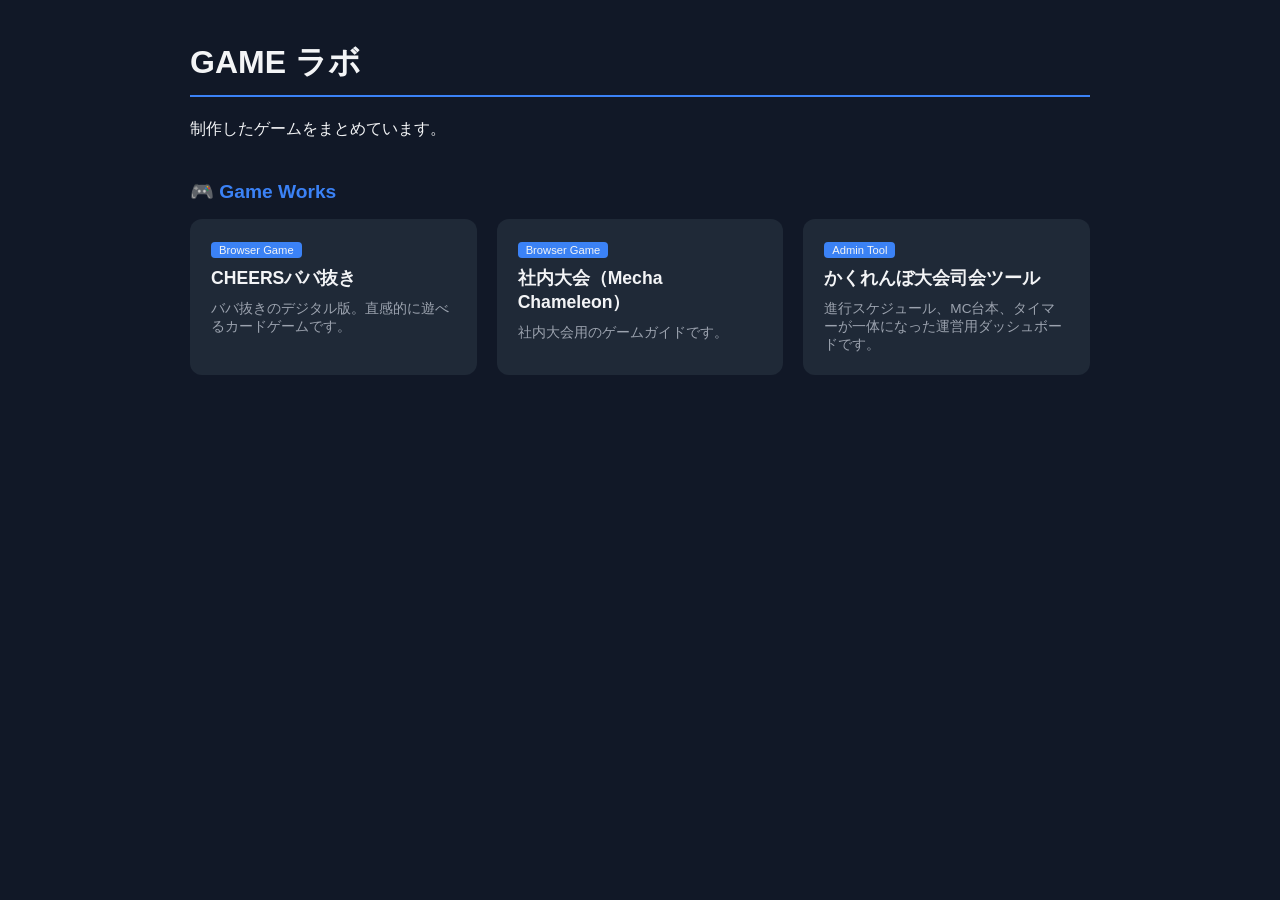
==== index.html @ e6167038 "MC" ====
<!DOCTYPE html>
<html lang="ja">
<head>
    <meta charset="UTF-8">
    <meta name="viewport" content="width=device-width, initial-scale=1.0">
    <title>My Hub - Games & Tech</title>
    <link rel="stylesheet" href="style.css">
</head>
<body>

<div class="container">
    <header>
        <h1>GAME ラボ</h1>
        <p>制作したゲームをまとめています。</p>
    </header>

    <h2>🎮 Game Works</h2>
    <div class="grid">
        <a href="./GAME/cheersbaba/CheersBABA-NUKI.html" class="card">
            <span class="badge">Browser Game</span>
            <h3>CHEERSババ抜き</h3>
            <p>ババ抜きのデジタル版。直感的に遊べるカードゲームです。</p>
        </a>
        <a href="./HICLOUD/mecha-chameleon-steam-guide.html" class="card">
            <span class="badge">Browser Game</span>
            <h3>社内大会（Mecha Chameleon）</h3>
            <p>社内大会用のゲームガイドです。</p>
        </a>
        <a href="./HICLOUD/mc-script.html" class="card">
            <span class="badge">Admin Tool</span>
            <h3>かくれんぼ大会司会ツール</h3>
            <p>進行スケジュール、MC台本、タイマーが一体になった運営用ダッシュボードです。</p>
        </a>
        <!-- <a href="./GAME/CheersOnline.html" class="card">
            <span class="badge">Online</span>
            <h3>CheersOnline</h3>
            <p>オンラインで対戦可能なCheersシリーズのメインコンテンツ。</p>
        </a>
        <a href="./GAME/ModernP2PCardGame.html" class="card">
            <span class="badge">P2P</span>
            <h3>大富豪 (Modern P2P)</h3>
            <p>P2P通信を利用した、モダンな仕様の大富豪ゲーム。</p>
        </a> -->
    </div>

</div>

</body>
</html>
---- style.css ----
:root {
            --primary: #3b82f6;
            --bg: #111827;
            --card-bg: #1f2937;
            --text: #f3f4f6;
        }
        body {
            font-family: sans-serif;
            background-color: var(--bg);
            color: var(--text);
            margin: 0;
            padding: 20px;
            display: flex;
            flex-direction: column;
            align-items: center;
        }
        .container {
            max-width: 900px;
            width: 100%;
        }
        h1 { border-bottom: 2px solid var(--primary); padding-bottom: 10px; }
        h2 { margin-top: 40px; color: var(--primary); font-size: 1.2rem; }

        .grid {
            display: grid;
            grid-template-columns: repeat(auto-fill, minmax(280px, 1fr));
            gap: 20px;
            margin-top: 15px;
        }
        .card {
            background: var(--card-bg);
            padding: 20px;
            border-radius: 12px;
            text-decoration: none;
            color: inherit;
            transition: all 0.3s ease;
            border: 1px solid transparent;
        }
        .card:hover {
            border-color: var(--primary);
            transform: translateY(-3px);
            background: #2d3748;
        }
        .card h3 { margin: 0 0 10px 0; font-size: 1.1rem; }
        .card p { margin: 0; font-size: 0.85rem; color: #9ca3af; }
        
        .badge {
            display: inline-block;
            background: var(--primary);
            font-size: 0.7rem;
            padding: 2px 8px;
            border-radius: 4px;
            margin-bottom: 8px;
        }
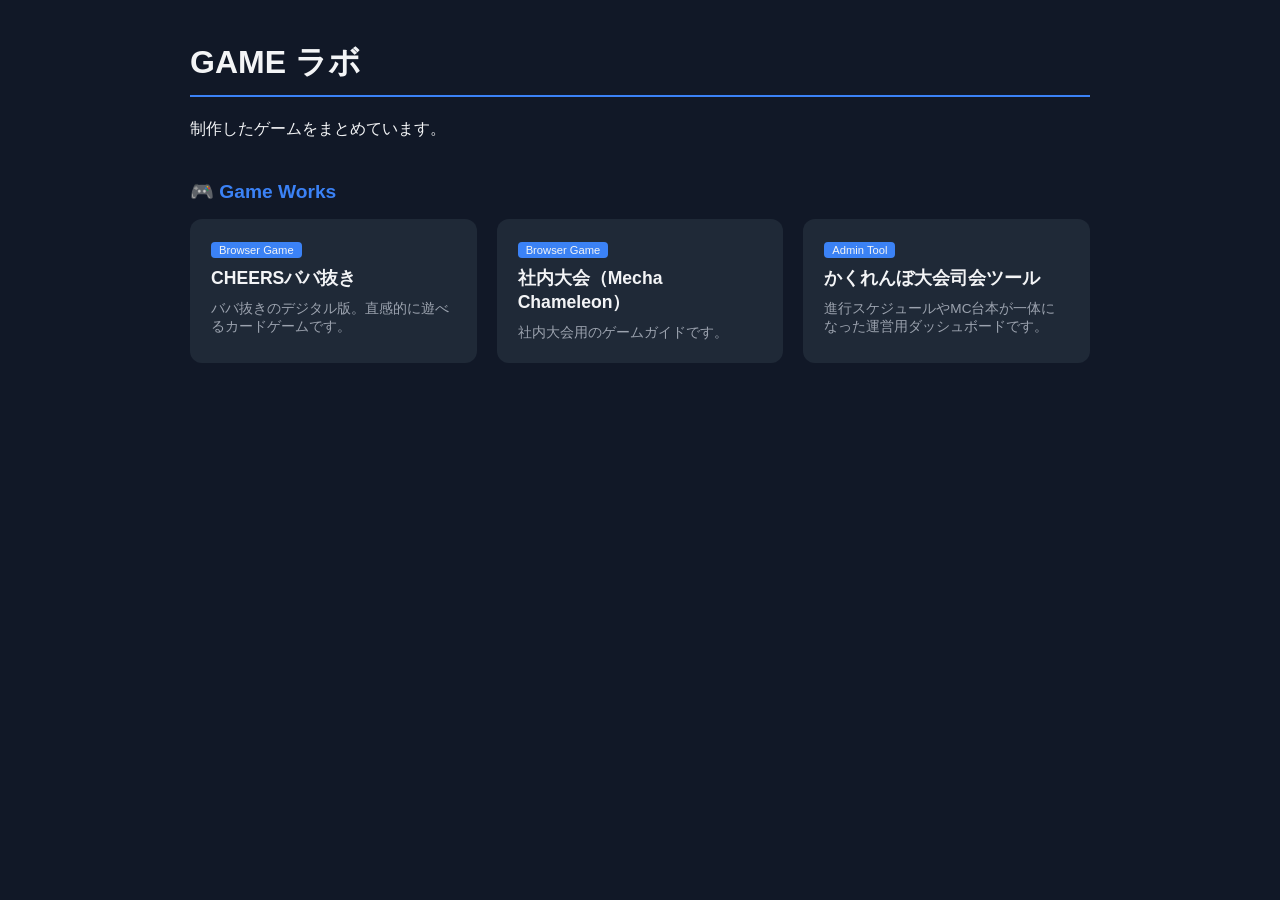
==== commit 0eb416bf: "追加" ====
--- a/index.html
+++ b/index.html
@@ -29,7 +29,7 @@
         <a href="./HICLOUD/mc-script.html" class="card">
             <span class="badge">Admin Tool</span>
             <h3>かくれんぼ大会司会ツール</h3>
-            <p>進行スケジュール、MC台本、タイマーが一体になった運営用ダッシュボードです。</p>
+            <p>進行スケジュールやMC台本が一体になった運営用ダッシュボードです。</p>
         </a>
         <!-- <a href="./GAME/CheersOnline.html" class="card">
             <span class="badge">Online</span>
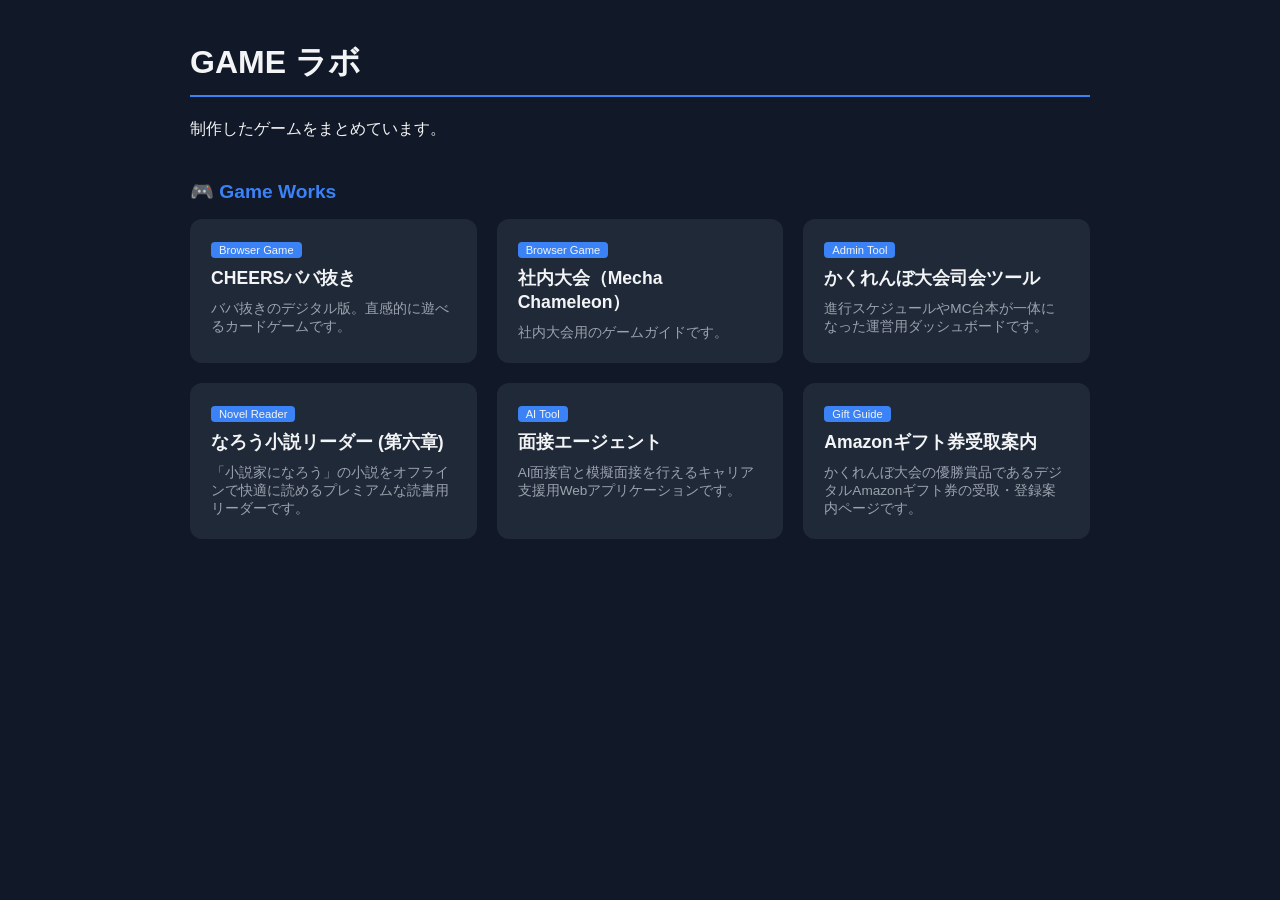
==== commit 3dfa3514: "修正" ====
--- a/index.html
+++ b/index.html
@@ -31,6 +31,21 @@
             <h3>かくれんぼ大会司会ツール</h3>
             <p>進行スケジュールやMC台本が一体になった運営用ダッシュボードです。</p>
         </a>
+        <a href="./narou/第六章.html" class="card">
+            <span class="badge">Novel Reader</span>
+            <h3>なろう小説リーダー (第六章)</h3>
+            <p>「小説家になろう」の小説をオフラインで快適に読めるプレミアムな読書用リーダーです。</p>
+        </a>
+        <a href="./recruitment/面接エージェントアプリ.html" class="card">
+            <span class="badge">AI Tool</span>
+            <h3>面接エージェント</h3>
+            <p>AI面接官と模擬面接を行えるキャリア支援用Webアプリケーションです。</p>
+        </a>
+        <a href="./HICLOUD/amazon-gift.html" class="card">
+            <span class="badge">Gift Guide</span>
+            <h3>Amazonギフト券受取案内</h3>
+            <p>かくれんぼ大会の優勝賞品であるデジタルAmazonギフト券の受取・登録案内ページです。</p>
+        </a>
         <!-- <a href="./GAME/CheersOnline.html" class="card">
             <span class="badge">Online</span>
             <h3>CheersOnline</h3>
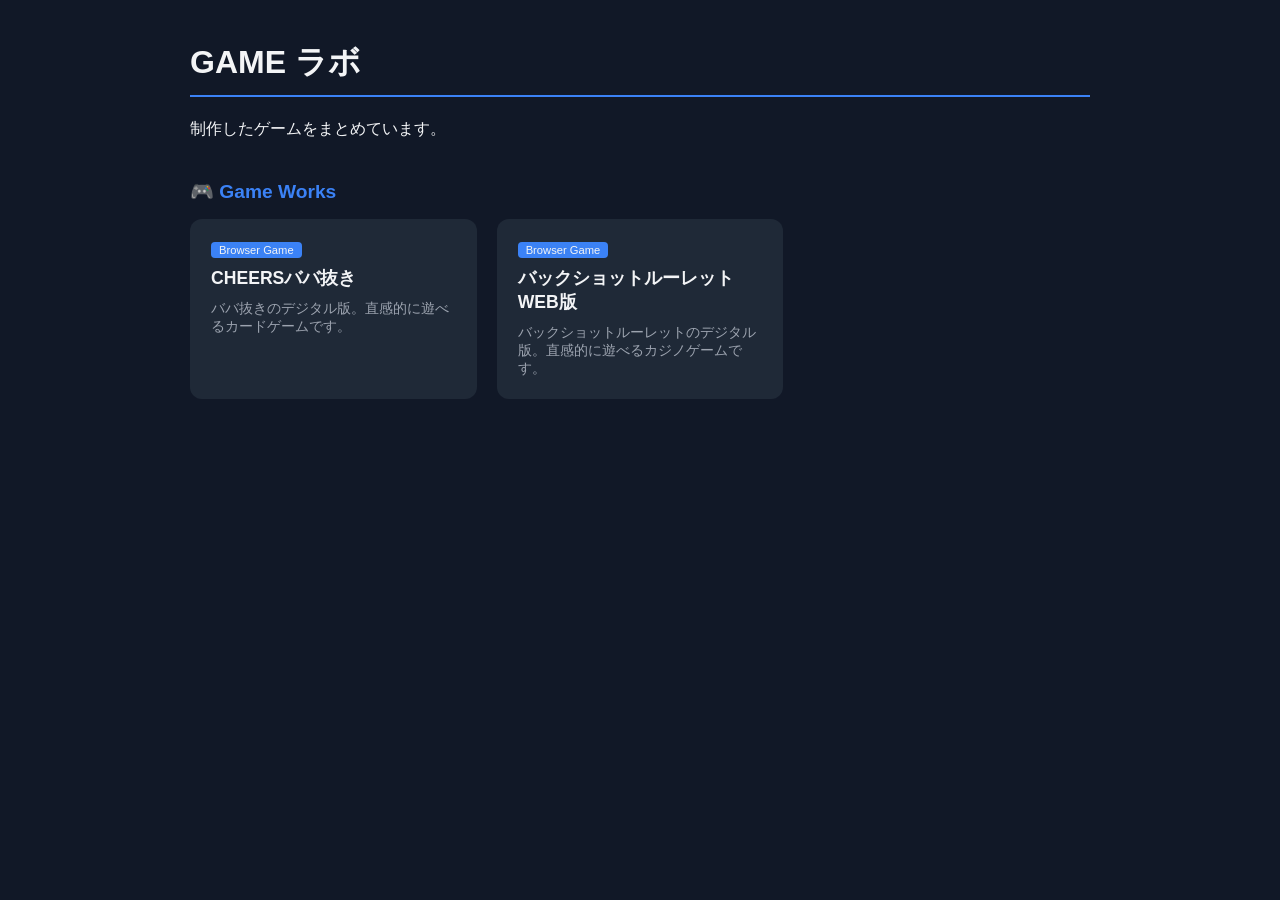
==== commit 139b1730: "追加" ====
--- a/index.html
+++ b/index.html
@@ -16,42 +16,47 @@
 
     <h2>🎮 Game Works</h2>
     <div class="grid">
-        <a href="./GAME/cheersbaba/CheersBABA-NUKI.html" class="card">
+        <a href="./games/cheers-baba/index.html" class="card">
             <span class="badge">Browser Game</span>
             <h3>CHEERSババ抜き</h3>
             <p>ババ抜きのデジタル版。直感的に遊べるカードゲームです。</p>
         </a>
-        <a href="./HICLOUD/mecha-chameleon-steam-guide.html" class="card">
+        <a href="./gamelist/buckshot-party/index.html" class="card">
+            <span class="badge">Browser Game</span>
+            <h3>バックショットルーレットWEB版</h3>
+            <p>バックショットルーレットのデジタル版。直感的に遊べるカジノゲームです。</p>
+        </a>
+        <!-- <a href="./hicloud/mecha-chameleon-steam-guide.html" class="card">
             <span class="badge">Browser Game</span>
             <h3>社内大会（Mecha Chameleon）</h3>
             <p>社内大会用のゲームガイドです。</p>
         </a>
-        <a href="./HICLOUD/mc-script.html" class="card">
+        <a href="./hicloud/mc-script.html" class="card">
             <span class="badge">Admin Tool</span>
             <h3>かくれんぼ大会司会ツール</h3>
             <p>進行スケジュールやMC台本が一体になった運営用ダッシュボードです。</p>
         </a>
-        <a href="./narou/第六章.html" class="card">
+        <a href="./novel-reader/chapter-06.html" class="card">
             <span class="badge">Novel Reader</span>
             <h3>なろう小説リーダー (第六章)</h3>
             <p>「小説家になろう」の小説をオフラインで快適に読めるプレミアムな読書用リーダーです。</p>
         </a>
-        <a href="./recruitment/面接エージェントアプリ.html" class="card">
+        <a href="./recruiting/interview-agent.html" class="card">
             <span class="badge">AI Tool</span>
             <h3>面接エージェント</h3>
             <p>AI面接官と模擬面接を行えるキャリア支援用Webアプリケーションです。</p>
         </a>
-        <a href="./HICLOUD/amazon-gift.html" class="card">
+        <a href="./hicloud/amazon-gift.html" class="card">
             <span class="badge">Gift Guide</span>
             <h3>Amazonギフト券受取案内</h3>
             <p>かくれんぼ大会の優勝賞品であるデジタルAmazonギフト券の受取・登録案内ページです。</p>
-        </a>
-        <!-- <a href="./GAME/CheersOnline.html" class="card">
+        </a> -->
+        <!-- <a href="./games/cheers-online.html" class="card">
             <span class="badge">Online</span>
             <h3>CheersOnline</h3>
             <p>オンラインで対戦可能なCheersシリーズのメインコンテンツ。</p>
         </a>
-        <a href="./GAME/ModernP2PCardGame.html" class="card">
+        <a href="./games/modern-p2p-card-game.html" class="card">
             <span class="badge">P2P</span>
             <h3>大富豪 (Modern P2P)</h3>
             <p>P2P通信を利用した、モダンな仕様の大富豪ゲーム。</p>
@@ -61,4 +66,4 @@
 </div>
 
 </body>
-</html>+</html>
